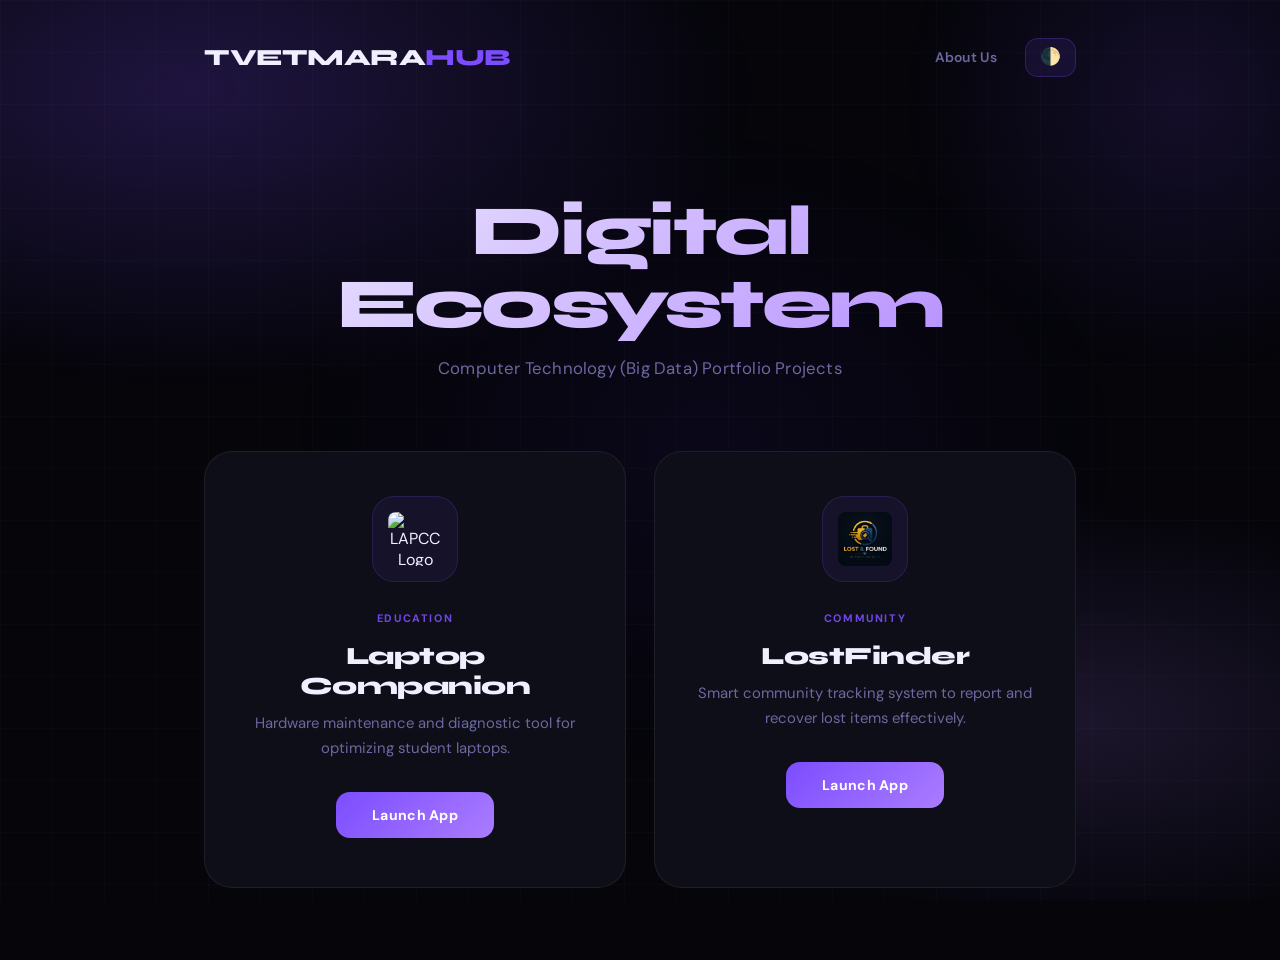
==== index.html @ 6e20e4f5 "name change" ====
<!DOCTYPE html>
<html lang="en">
<head>
    <meta charset="UTF-8">
    <meta name="viewport" content="width=device-width, initial-scale=1.0">
    <title>IKML Project Hub</title>
    <link rel="stylesheet" href="homepage.css">
    <script src="https://code.jquery.com/jquery-3.7.1.min.js"></script>
    <script>
        function toggleTheme() {
            const current = document.documentElement.className;
            const next = current === 'light-theme' ? 'dark-theme' : 'light-theme';
            document.documentElement.className = next;
            localStorage.setItem('app-theme', next);
        }

        $(function() {
            const savedTheme = localStorage.getItem('app-theme') || 'dark-theme';
            document.documentElement.className = savedTheme;
        });
    </script>
</head>
<body>

    <div class="page-wrapper">
        <nav class="main-nav">
            <div class="logo">TVETMARA<span>HUB</span></div>
            <div class="nav-links">
                <a href="aboutus.html" class="nav-item">About Us</a>
                <!-- Black Theme Switcher -->
                <button onclick="toggleTheme()" class="theme-toggle">🌓</button>
            </div>
        </nav>

        <header class="hero">
            <h1>Digital Ecosystem</h1>
            <p>Computer Technology (Big Data) Portfolio Projects</p>
        </header>

        <main class="app-grid">
            <!-- Project: LAPCC -->
            <div class="app-card">
                <div class="logo-box">
                    <img src="https://lapcc.syamsulock0457.workers.dev/image/LAPCC.jpg" alt="LAPCC Logo" class="project-icon">
                </div>
                <div class="app-info">
                    <span class="category-tag">Education</span>
                    <h3>Laptop Companion</h3>
                    <p>Hardware maintenance and diagnostic tool for optimizing student laptops.</p>
                    <a href="https://lapcc.syamsulock0457.workers.dev/" class="btn-primary">Launch App</a>
                </div>
            </div>

            <!-- Project: LostFinder -->
            <div class="app-card">
                <div class="logo-box">
                    <img src="/LostfinderLogo.jpeg" alt="LostFinder Logo" class="project-icon">
                </div>
                <div class="app-info">
                    <span class="category-tag">Community</span>
                    <h3>LostFinder</h3>
                    <p>Smart community tracking system to report and recover lost items effectively.</p>
                    <a href="https://miorikmal06.github.io/MIOR-30-/login.html" class="btn-primary">Launch App</a>
                </div>
            </div>
        </main>
    </div>

</body>
</html>
---- homepage.css ----
@import url('https://fonts.googleapis.com/css2?family=Syne:wght@700;800&family=DM+Sans:ital,wght@0,400;0,500;0,600;1,400&display=swap');

/* ══════════════════════════════════════════
   TOKENS
══════════════════════════════════════════ */
:root {
    --bg:      #05050a;
    --surface: #0e0e18;
    --border:  rgba(255,255,255,0.07);
    --purple:  #7c4dff;
    --purple2: #aa7cff;
    --text-hi: #f0eeff;
    --text-lo: #6b68a0;
    --glow:    rgba(124,77,255,0.35);
}

.light-theme {
    --bg:      #f0eeff;
    --surface: #ffffff;
    --border:  rgba(0,0,0,0.07);
    --purple:  #5b2ee8;
    --purple2: #7c4dff;
    --text-hi: #14112e;
    --text-lo: #7a75a8;
    --glow:    rgba(91,46,232,0.18);
}

/* ══════════════════════════════════════════
   RESET
══════════════════════════════════════════ */
*, *::before, *::after {
    box-sizing: border-box;
    margin: 0; padding: 0;
}

html { scroll-behavior: smooth; }

body {
    font-family: 'DM Sans', -apple-system, BlinkMacSystemFont, sans-serif;
    background-color: var(--bg);
    color: var(--text-hi);
    overflow-x: hidden;
    min-height: 100vh;
    transition: background-color 0.4s ease, color 0.4s ease;
}

/* ══════════════════════════════════════════
   AURORA BACKGROUND
══════════════════════════════════════════ */
body::before {
    content: '';
    position: fixed;
    inset: 0;
    z-index: 0;
    pointer-events: none;
    background:
        radial-gradient(ellipse 80% 60% at 15%  10%, rgba(124,77,255,0.22) 0%, transparent 55%),
        radial-gradient(ellipse 60% 45% at 85%  80%, rgba(169,124,255,0.14) 0%, transparent 55%),
        radial-gradient(ellipse 50% 55% at 55%  50%, rgba(91,46,232,0.07)  0%, transparent 65%);
    animation: auroraShift 14s ease-in-out infinite alternate;
}

.light-theme body::before { opacity: 0.45; }

@keyframes auroraShift {
    0%   { transform: scale(1)    rotate(0deg)  translate(0,0); }
    40%  { transform: scale(1.08) rotate(2deg)  translate(-20px, 30px); }
    100% { transform: scale(0.96) rotate(-1.5deg) translate(15px,-20px); }
}

/* Big glow orb top-right */
body::after {
    content: '';
    position: fixed;
    width: 560px; height: 560px;
    border-radius: 50%;
    background: radial-gradient(circle, rgba(124,77,255,0.13) 0%, transparent 70%);
    top: -180px; right: -180px;
    animation: floatOrb 22s ease-in-out infinite;
    pointer-events: none;
    z-index: 0;
}

@keyframes floatOrb {
    0%,100% { transform: translate(0,0)       scale(1); }
    35%     { transform: translate(-70px,90px) scale(1.12); }
    70%     { transform: translate(45px,-50px) scale(0.9); }
}

/* ══════════════════════════════════════════
   GRID OVERLAY TEXTURE
══════════════════════════════════════════ */
.page-wrapper::before {
    content: '';
    position: fixed;
    inset: 0;
    pointer-events: none;
    z-index: 0;
    background-image:
        linear-gradient(rgba(255,255,255,0.018) 1px, transparent 1px),
        linear-gradient(90deg, rgba(255,255,255,0.018) 1px, transparent 1px);
    background-size: 52px 52px;
}

.light-theme .page-wrapper::before {
    background-image:
        linear-gradient(rgba(0,0,0,0.028) 1px, transparent 1px),
        linear-gradient(90deg, rgba(0,0,0,0.028) 1px, transparent 1px);
}

/* ══════════════════════════════════════════
   PAGE WRAPPER
══════════════════════════════════════════ */
.page-wrapper {
    position: relative;
    z-index: 1;
    max-width: 920px;
    margin: 0 auto;
    padding: 0 24px;
}

/* ══════════════════════════════════════════
   NAVIGATION
══════════════════════════════════════════ */
.main-nav {
    display: flex;
    justify-content: space-between;
    align-items: center;
    padding: 38px 0;
    animation: slideDown 0.8s cubic-bezier(0.22,1,0.36,1) both;
}

@keyframes slideDown {
    from { opacity: 0; transform: translateY(-24px); }
    to   { opacity: 1; transform: translateY(0); }
}

.logo {
    font-family: 'Syne', sans-serif;
    font-weight: 800;
    font-size: 1.45rem;
    letter-spacing: -0.5px;
    color: var(--text-hi);
    text-decoration: none;
}

.logo span {
    color: var(--purple);
    position: relative;
}

.logo span::after {
    content: '';
    position: absolute;
    left: 0; bottom: -2px;
    width: 100%; height: 2px;
    background: linear-gradient(90deg, var(--purple), var(--purple2));
    border-radius: 2px;
    transform: scaleX(0);
    transform-origin: left;
    transition: transform 0.35s cubic-bezier(0.22,1,0.36,1);
}

.logo:hover span::after { transform: scaleX(1); }

.nav-links {
    display: flex;
    align-items: center;
    gap: 28px;
}

.nav-item {
    text-decoration: none;
    color: var(--text-lo);
    font-weight: 600;
    font-size: 0.87rem;
    letter-spacing: 0.3px;
    transition: color 0.2s;
    position: relative;
}

.nav-item::after {
    content: '';
    position: absolute;
    left: 0; bottom: -3px;
    width: 0; height: 1.5px;
    background: var(--purple);
    border-radius: 2px;
    transition: width 0.28s ease;
}

.nav-item:hover { color: var(--text-hi); }
.nav-item:hover::after { width: 100%; }

/* Theme toggle */
.theme-toggle {
    background: rgba(124,77,255,0.1);
    color: var(--text-hi);
    border: 1px solid rgba(124,77,255,0.25);
    padding: 10px 14px;
    border-radius: 13px;
    cursor: pointer;
    font-size: 1.05rem;
    display: flex; align-items: center; justify-content: center;
    line-height: 1;
    transition: background 0.25s, box-shadow 0.25s, transform 0.15s, border-color 0.25s;
}

.theme-toggle:hover {
    background: rgba(124,77,255,0.2);
    border-color: rgba(124,77,255,0.5);
    box-shadow: 0 0 20px var(--glow);
    transform: scale(1.08);
}

.theme-toggle:active { transform: scale(0.93); }

/* ══════════════════════════════════════════
   HERO
══════════════════════════════════════════ */
.hero {
    text-align: center;
    padding: 80px 0 72px;
    animation: fadeUp 1s cubic-bezier(0.22,1,0.36,1) 0.12s both;
}

@keyframes fadeUp {
    from { opacity: 0; transform: translateY(36px); }
    to   { opacity: 1; transform: translateY(0); }
}

.hero h1 {
    font-family: 'Syne', sans-serif;
    font-size: clamp(2.8rem, 6.5vw, 4.4rem);
    font-weight: 800;
    letter-spacing: -2.5px;
    line-height: 1.04;
    background: linear-gradient(135deg, var(--text-hi) 0%, var(--purple2) 55%, var(--purple) 100%);
    -webkit-background-clip: text;
    -webkit-text-fill-color: transparent;
    background-clip: text;
    background-size: 200% 200%;
    animation: gradientShift 6s ease-in-out infinite;
}

@keyframes gradientShift {
    0%,100% { background-position: 0% 50%; }
    50%      { background-position: 100% 50%; }
}

.hero p {
    color: var(--text-lo);
    margin-top: 16px;
    font-size: 1.05rem;
    letter-spacing: 0.2px;
}

/* ══════════════════════════════════════════
   SECTION LABEL
══════════════════════════════════════════ */
.section-label {
    text-align: center;
    font-size: 0.68rem;
    text-transform: uppercase;
    font-weight: 700;
    letter-spacing: 2.5px;
    color: var(--purple);
    margin-bottom: 12px;
    opacity: 0.85;
}

/* ══════════════════════════════════════════
   GRIDS
══════════════════════════════════════════ */
.app-grid, .team-grid {
    display: grid;
    grid-template-columns: repeat(auto-fit, minmax(320px, 1fr));
    gap: 28px;
    padding-bottom: 72px;
}

/* ══════════════════════════════════════════
   CARDS — shared styles
══════════════════════════════════════════ */
.app-card, .profile-card {
    background: var(--surface);
    border: 1px solid var(--border);
    border-radius: 28px;
    padding: 44px 34px;
    text-align: center;
    position: relative;
    overflow: hidden;
    transition:
        transform  0.38s cubic-bezier(0.22,1,0.36,1),
        border-color 0.3s,
        box-shadow 0.38s;
}

/* Staggered entrance */
.app-card:nth-child(1),
.profile-card:nth-child(1) { animation: cardIn 0.9s cubic-bezier(0.22,1,0.36,1) 0.22s both; }
.app-card:nth-child(2),
.profile-card:nth-child(2) { animation: cardIn 0.9s cubic-bezier(0.22,1,0.36,1) 0.38s both; }

@keyframes cardIn {
    from { opacity: 0; transform: translateY(48px) scale(0.96); }
    to   { opacity: 1; transform: translateY(0) scale(1); }
}

/* Shimmer sweep */
.app-card::before, .profile-card::before {
    content: '';
    position: absolute;
    top: 0; left: -120%;
    width: 55%; height: 100%;
    background: linear-gradient(90deg, transparent, rgba(255,255,255,0.06), transparent);
    transform: skewX(-12deg);
    transition: left 0.65s ease;
    pointer-events: none;
}

/* Top-right glow orb */
.app-card::after, .profile-card::after {
    content: '';
    position: absolute;
    top: -40px; right: -40px;
    width: 140px; height: 140px;
    border-radius: 50%;
    background: radial-gradient(circle, rgba(124,77,255,0.18) 0%, transparent 70%);
    opacity: 0;
    transition: opacity 0.4s;
    pointer-events: none;
}

/* Hover state */
.app-card:hover, .profile-card:hover {
    border-color: rgba(124,77,255,0.5);
    box-shadow:
        0 0 0 1px rgba(124,77,255,0.18),
        0 24px 64px rgba(0,0,0,0.42),
        0 0 48px var(--glow);
    transform: translateY(-8px) scale(1.015);
}

.app-card:hover::before, .profile-card:hover::before { left: 150%; }
.app-card:hover::after, .profile-card:hover::after   { opacity: 1; }

/* ── Logo box ── */
.logo-box {
    width: 86px; height: 86px;
    margin: 0 auto 24px;
    background: rgba(124,77,255,0.08);
    border: 1px solid rgba(124,77,255,0.18);
    border-radius: 22px;
    padding: 15px;
    display: flex; align-items: center; justify-content: center;
    transition: background 0.3s, box-shadow 0.3s;
}

.app-card:hover .logo-box {
    background: rgba(124,77,255,0.15);
    box-shadow: 0 0 24px rgba(124,77,255,0.28);
}

.project-icon {
    max-width: 100%; max-height: 100%;
    object-fit: contain;
    border-radius: 8px;
}

/* ── Tags ── */
.category-tag, .role-tag {
    font-size: 0.68rem;
    text-transform: uppercase;
    font-weight: 700;
    color: var(--purple);
    letter-spacing: 1.6px;
    opacity: 0.9;
}

/* ── Headings ── */
.app-info h3, .profile-card h3 {
    font-family: 'Syne', sans-serif;
    margin: 14px 0 10px;
    font-size: 1.55rem;
    font-weight: 800;
    letter-spacing: -0.5px;
    color: var(--text-hi);
}

/* ── Body text ── */
.app-info p {
    color: var(--text-lo);
    font-size: 0.93rem;
    line-height: 1.7;
    margin-bottom: 30px;
}

/* ── CTA button ── */
.btn-primary {
    display: inline-block;
    background: linear-gradient(135deg, var(--purple) 0%, var(--purple2) 100%);
    color: #fff;
    text-decoration: none;
    padding: 14px 36px;
    border-radius: 14px;
    font-weight: 700;
    font-size: 0.88rem;
    letter-spacing: 0.3px;
    position: relative;
    overflow: hidden;
    transition: box-shadow 0.3s, transform 0.2s;
}

.btn-primary::before {
    content: '';
    position: absolute;
    inset: 0;
    background: linear-gradient(135deg, rgba(255,255,255,0.15) 0%, transparent 60%);
    opacity: 0;
    transition: opacity 0.2s;
}

.btn-primary:hover {
    box-shadow: 0 10px 32px rgba(124,77,255,0.5);
    transform: translateY(-2px);
}

.btn-primary:hover::before { opacity: 1; }
.btn-primary:active { transform: translateY(0); }

/* ══════════════════════════════════════════
   AVATAR  (about page)
══════════════════════════════════════════ */
.avatar-wrap {
    width: 110px; height: 110px;
    margin: 0 auto 24px;
    border-radius: 50%;
    border: 3px solid transparent;
    background:
        linear-gradient(var(--surface), var(--surface)) padding-box,
        linear-gradient(135deg, var(--purple), var(--purple2)) border-box;
    overflow: hidden;
    display: flex; align-items: center; justify-content: center;
    transition: box-shadow 0.35s;
}

.profile-card:hover .avatar-wrap {
    box-shadow: 0 0 32px rgba(124,77,255,0.42);
}

.avatar-wrap img { width: 100%; height: 100%; object-fit: cover; }

.avatar-initials {
    font-family: 'Syne', sans-serif;
    font-size: 2.1rem;
    font-weight: 800;
    color: var(--purple);
}

/* ── Quote ── */
.profile-quote {
    color: var(--text-lo);
    font-size: 0.93rem;
    line-height: 1.72;
    font-style: italic;
    margin: 14px 0 24px;
    position: relative;
    padding: 0 12px;
}

.profile-quote::before {
    content: '"';
    position: absolute;
    top: -22px; left: -6px;
    font-size: 4.5rem;
    color: var(--purple);
    opacity: 0.18;
    font-family: Georgia, serif;
    line-height: 1;
}

/* ── Skill pills ── */
.skill-pills {
    display: flex; flex-wrap: wrap;
    justify-content: center;
    gap: 8px; margin-top: 6px;
}

.pill {
    background: rgba(124,77,255,0.07);
    border: 1px solid rgba(124,77,255,0.18);
    color: var(--text-lo);
    font-size: 0.73rem;
    font-weight: 600;
    padding: 5px 15px;
    border-radius: 999px;
    letter-spacing: 0.2px;
    transition: background 0.22s, color 0.22s, border-color 0.22s, transform 0.22s;
}

.pill:hover {
    background: rgba(124,77,255,0.18);
    border-color: rgba(124,77,255,0.5);
    color: var(--purple2);
    transform: translateY(-2px);
}

/* ══════════════════════════════════════════
   DIVIDER
══════════════════════════════════════════ */
.divider {
    border: none;
    border-top: 1px solid var(--border);
    margin: 52px 0;
    position: relative;
}

.divider::after {
    content: '';
    position: absolute;
    top: -1.5px; left: 50%;
    transform: translateX(-50%);
    width: 72px; height: 2.5px;
    background: linear-gradient(90deg, transparent, var(--purple), var(--purple2), transparent);
    border-radius: 2px;
}

/* ══════════════════════════════════════════
   MISSION BLOCK
══════════════════════════════════════════ */
.mission-block {
    background: var(--surface);
    border: 1px solid var(--border);
    border-radius: 28px;
    padding: 58px 50px;
    text-align: center;
    margin-bottom: 72px;
    position: relative;
    overflow: hidden;
    animation: fadeUp 1s cubic-bezier(0.22,1,0.36,1) 0.5s both;
}

.mission-block::before {
    content: '';
    position: absolute;
    bottom: -80px; left: 50%;
    transform: translateX(-50%);
    width: 380px; height: 380px;
    border-radius: 50%;
    background: radial-gradient(circle, rgba(124,77,255,0.1) 0%, transparent 70%);
    pointer-events: none;
}

.mission-block h2 {
    font-family: 'Syne', sans-serif;
    font-size: 1.95rem;
    font-weight: 800;
    letter-spacing: -0.8px;
    margin-bottom: 18px;
    background: linear-gradient(135deg, var(--text-hi), var(--purple2));
    -webkit-background-clip: text;
    -webkit-text-fill-color: transparent;
    background-clip: text;
}

.mission-block p {
    color: var(--text-lo);
    font-size: 1rem;
    line-height: 1.82;
    max-width: 560px;
    margin: 0 auto;
}

/* ══════════════════════════════════════════
   BACK LINK
══════════════════════════════════════════ */
.back-link {
    display: inline-flex;
    align-items: center;
    gap: 8px;
    color: var(--text-lo);
    text-decoration: none;
    font-size: 0.87rem;
    font-weight: 600;
    margin-bottom: 42px;
    transition: color 0.22s, gap 0.22s;
}

.back-link::before {
    content: '←';
    font-size: 1rem;
    display: inline-block;
    transition: transform 0.22s;
}

.back-link:hover { color: var(--purple2); gap: 13px; }
.back-link:hover::before { transform: translateX(-4px); }

/* ══════════════════════════════════════════
   RESPONSIVE
══════════════════════════════════════════ */
@media (max-width: 620px) {
    .hero { padding: 60px 0 54px; }
    .hero h1 { font-size: 2.5rem; letter-spacing: -1.5px; }
    .app-grid, .team-grid { grid-template-columns: 1fr; }
    .main-nav { padding: 24px 0; }
    .mission-block { padding: 36px 22px; }
    .mission-block h2 { font-size: 1.5rem; }
    .app-card, .profile-card { padding: 34px 24px; }
}
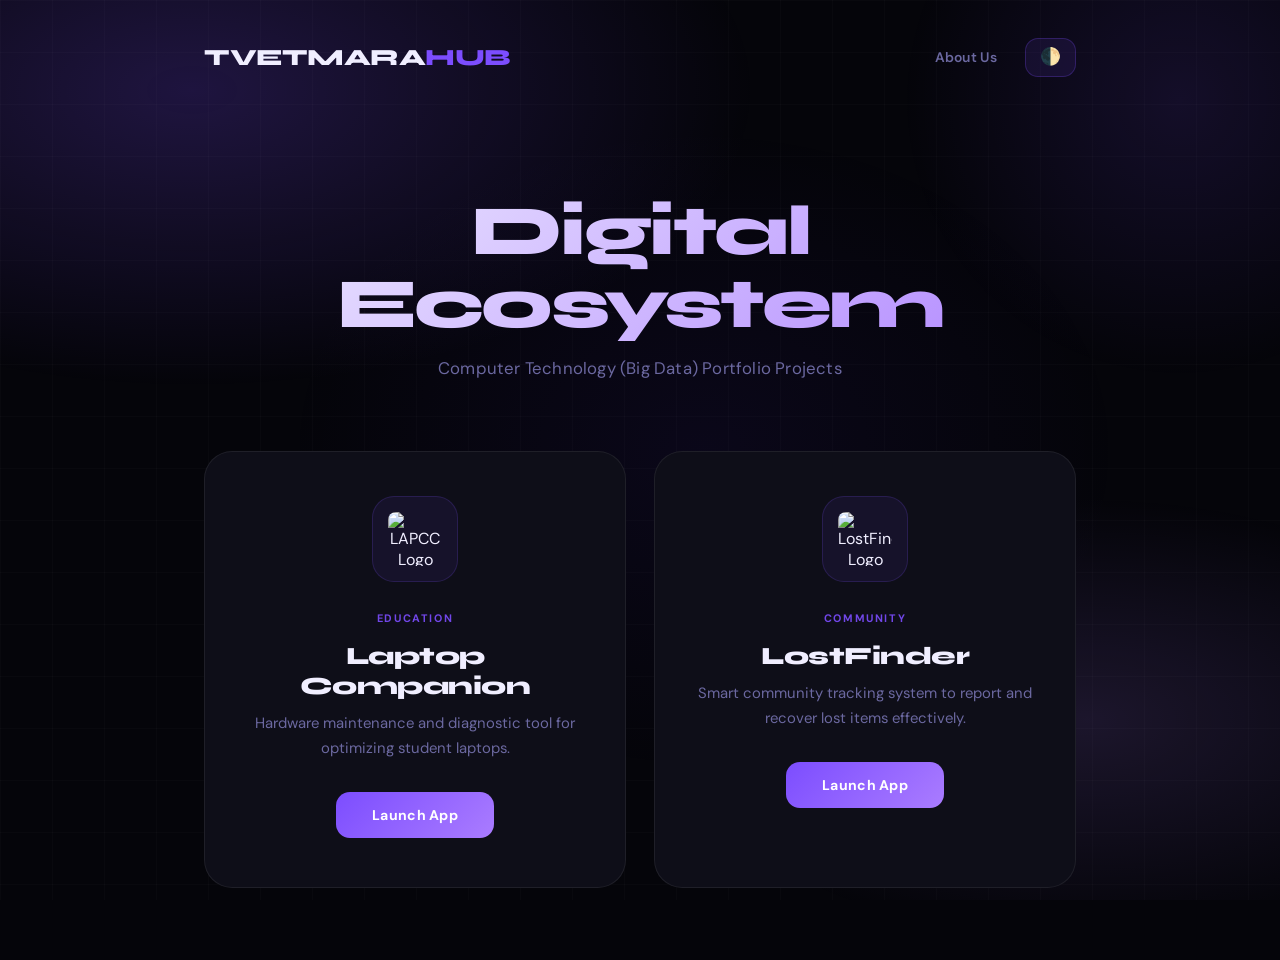
==== commit da535395: "logo" ====
--- a/index.html
+++ b/index.html
@@ -54,7 +54,7 @@
             <!-- Project: LostFinder -->
             <div class="app-card">
                 <div class="logo-box">
-                    <img src="/LostfinderLogo.jpeg" alt="LostFinder Logo" class="project-icon">
+                    <img src="https://github.com/GAMERXTAKJELAS/Project-30-Mior-Syamsul/blob/Project-30/LostfinderLogo.jpeg" alt="LostFinder Logo" class="project-icon">
                 </div>
                 <div class="app-info">
                     <span class="category-tag">Community</span>
